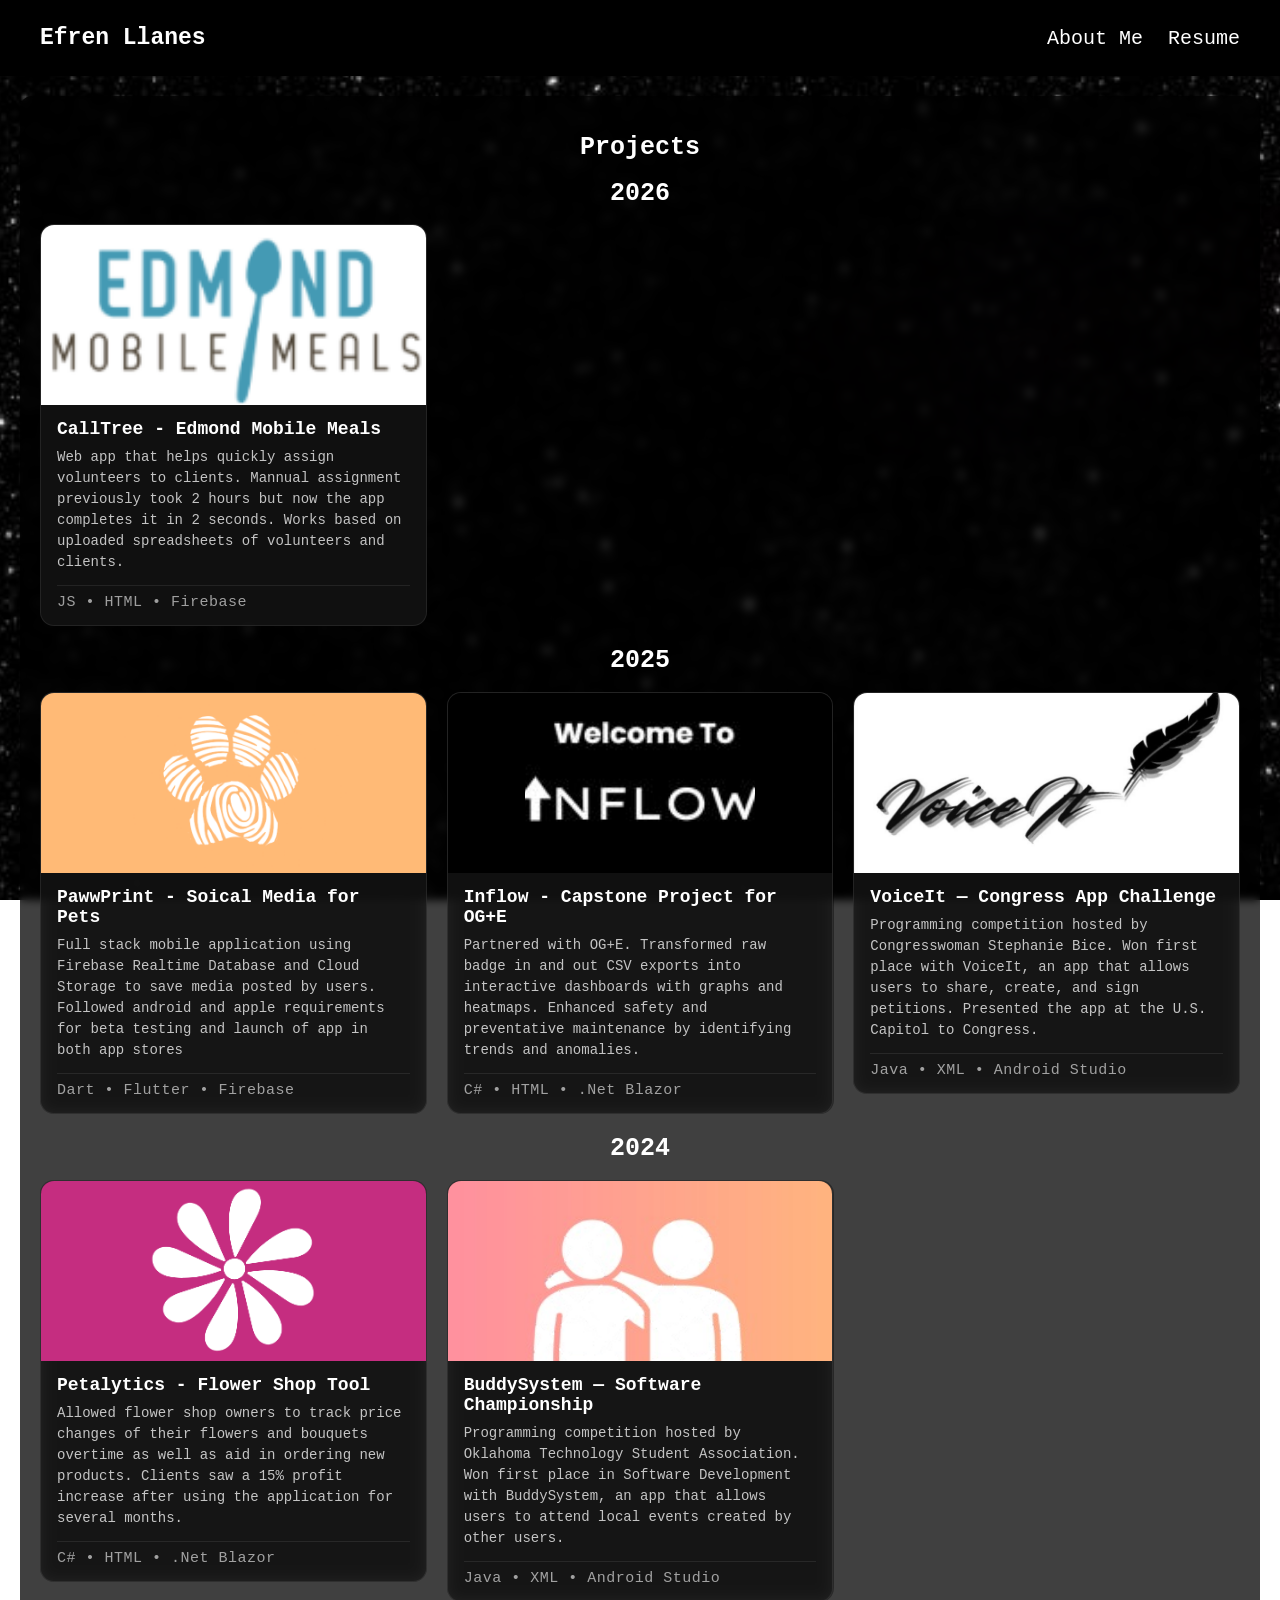
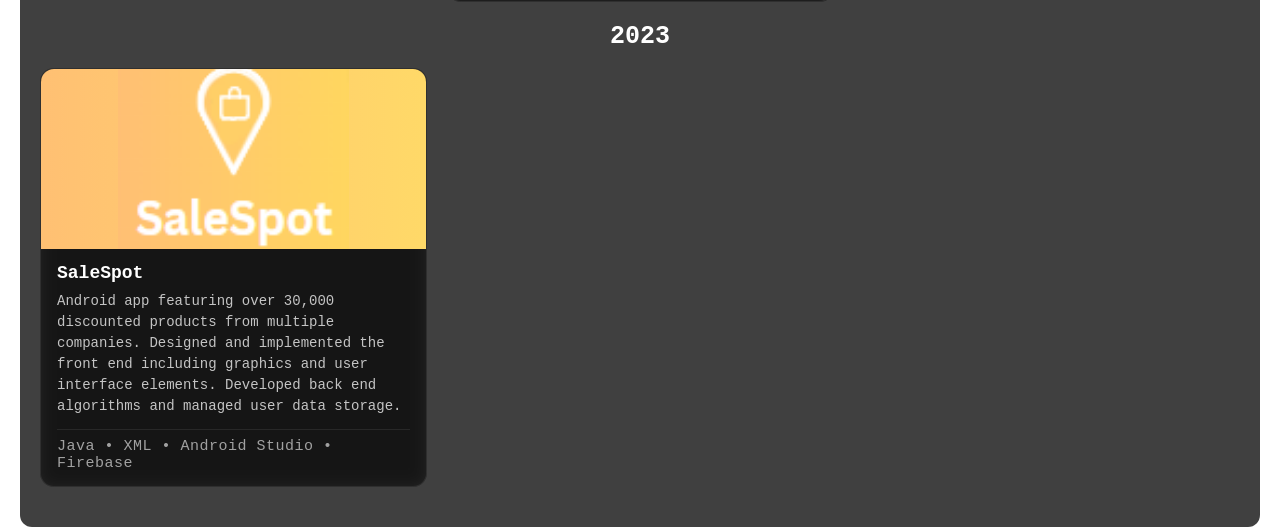
==== index.html @ af6ba5a4 "finished edmomd mobile" ====
<!DOCTYPE html>
<html lang="en">
<head>
    <meta charset="UTF-8">
    <meta name="viewport" content="width=device-width, initial-scale=1.0">
    <title>Portfolio | Projects</title>
    <link rel="stylesheet" href="index.css">
</head>
<body>
   <header>
       <h1 class="name">Efren Llanes</h1>
       <div class="right">
            <a href="aboutme.html"><h2>About Me</h2></a>
            <a href="resume.html"><h2>Resume</h2></a>
        </div>
    </header>

    <div class="mainContent">
        <h1 class="year">Projects</h1>
        <h1 class="year">2026</h1>
        <div class="grid">
            
            <a href="/projectPages/edmondMobile.html" class="project-link">
                <div class="item">
                    
                    <img src="images/projectImages/callTree/EMMlogo.png" 
                        class="project-img-shift">

                    <div class="content">
                        <h3 class="title">CallTree - Edmond Mobile Meals</h3>

                        <p class="text">
                            Web app that helps quickly assign volunteers to clients. 
                            Mannual assignment previously took 2 hours but now the app completes it in 2 seconds. 
                            Works based on uploaded spreadsheets of volunteers and clients.
                            
                        </p>

                        <div class="skills">
                            JS • HTML • Firebase
                        </div>
                    </div>
                </div>
            </a>
            
            
        </div>

        <h1 class="year">2025</h1>
        <div class="grid">

            <a href="yourPage.html" class="project-link">
                <div class="item">
                    <div class="image-container" style="background-color: #ffba76;">
                        <img src="images/projectImages/pawwprint/pawprintlogoicon.png" 
                            class="project-img">
                    </div>

                    <div class="content">
                        <h3 class="title">PawwPrint - Soical Media for Pets</h3>

                        <p class="text">
                            Full stack mobile application using Firebase Realtime Database and Cloud Storage to save media posted by users.
                            Followed android and apple requirements for beta testing and launch of app in both app stores
                            
                        </p>

                        <div class="skills">
                            Dart • Flutter • Firebase
                        </div>
                    </div>
                </div>
            </a>

            <a href="yourPage.html" class="project-link">
                <div class="item">
                    <div class="image-container" style="background-color: #000000;">
                        <img src="images/projectImages/inflow/logo.jpg" 
                            class="project-img">
                    </div>

                    <div class="content">
                        <h3 class="title">Inflow - Capstone Project for OG+E</h3>

                        <p class="text">
                            Partnered with OG+E.
                            Transformed raw badge in and out CSV exports into interactive dashboards with graphs and heatmaps.
                            Enhanced safety and preventative maintenance by identifying trends and anomalies.
                            
                        </p>

                        <div class="skills">
                            C# • HTML • .Net Blazor
                        </div>
                    </div>
                </div>
            </a>           

            <a href="/projectPages/voiceIt.html" class="project-link">
                <div class="item">
                    <img src="images/projectImages/voiceIt/voiceItLogo.jpg" 
                        class="project-img-shift">

                    <div class="content">
                        <h3 class="title">VoiceIt — Congress App Challenge</h3>

                        <p class="text">
                            Programming competition hosted by Congresswoman Stephanie Bice. 
                            Won first place with VoiceIt, an app that allows users to share, create, and sign petitions. 
                            Presented the app at the U.S. Capitol to Congress.
                        </p>

                        <div class="skills">
                            Java • XML • Android Studio
                        </div>
                    </div>
                </div>
            </a>
        </div>

        <h1 class="year">2024</h1>
        <div class="grid">

            <a href="yourPage.html" class="project-link">
                <div class="item">
                    <div class="image-container" style="background-color: #c52d80;">
                        <img src="images/projectImages/petalytics/logo.png" 
                            class="project-img">
                    </div>

                    <div class="content">
                        <h3 class="title">Petalytics - Flower Shop Tool</h3>

                        <p class="text">
                            Allowed flower shop owners to track price changes of their flowers and bouquets overtime as well as aid in ordering new products. 
                            Clients saw a 15% profit increase after using the application for several months.
                            
                        </p>

                        <div class="skills">
                            C# • HTML • .Net Blazor
                        </div>
                    </div>
                </div>
            </a> 

            <a href="yourPage.html" class="project-link">
                <div class="item">
                    <img src="images/projectImages/buddySystem/buddylogo.png" 
                        class="project-img-shift">

                    <div class="content">
                        <h3 class="title">BuddySystem — Software Championship</h3>

                        <p class="text">
                            Programming competition hosted by Oklahoma Technology Student Association. 
                            Won first place in Software Development with BuddySystem, an app that allows users to attend local events created by other users. 
                            
                        </p>

                        <div class="skills">
                            Java • XML • Android Studio
                        </div>
                    </div>
                </div>
            </a>

        </div>

        <h1 class="year">2023</h1>
        <div class="grid">

            <a href="yourPage.html" class="project-link">
                <div class="item">
                    <div class="image-container" style="background: linear-gradient(to right, #ffc073, #ffd968);">
                        <img src="images/projectImages/saleSpot/logo.png" 
                            class="project-img">
                    </div>

                    <div class="content">
                        <h3 class="title">SaleSpot</h3>

                        <p class="text">
                            Android app featuring over 30,000 discounted products from multiple companies. 
                            Designed and implemented the front end including graphics and user interface elements. 
                            Developed back end algorithms and managed user data storage. 
                            
                        </p>

                        <div class="skills">
                            Java • XML • Android Studio • Firebase
                        </div>
                    </div>
                </div>
            </a>

        </div>
    </div>
</body>
</html>
---- index.css ----
body {
    background-image: url("images/background/blackSpace1.jpg");
    background-size: cover;
    background-position: center;
    background-attachment: fixed;
    height: 100vh;
    margin: 0;
    font-family: 'Courier New', Courier, monospace;
}

header {
    background-color: black;
    color: white;
    display: flex;
    justify-content: space-between;
    align-items: center;
    padding: 25px 40px;
}

.name {
    margin: 0;
    font-size: 23px;
    font-weight: 600;
}

.right {
    display: flex;
    gap: 25px;
    
}

.right a{
    color: white;
    text-decoration: none;
}

.right h2 {
    margin: 0;
    font-size: 20px;
    font-weight: 400;
    cursor: pointer;
}

.right h2:hover {
    text-decoration: underline;
}

.mainContent{
    background: rgba(0, 0, 0, 0.75);
    backdrop-filter: blur(4px);
    padding: 20px;
    border-radius: 12px;
    margin: 20px;
}

.year{
    text-align: center;
    color: white;
    font-size: 25px;
}
.grid{
    display: grid;
    grid-template-columns: repeat(3, 1fr);
    gap: 20px;
    margin-bottom: 20px;
}
.project-link {
    text-decoration: none;
    color: inherit;
    display: block;
}

.item {
    background: rgba(25, 25, 25, 0.65);
    border: 1px solid rgba(255, 255, 255, 0.08);
    border-radius: 14px;
    overflow: hidden;
    text-align: left;
    transition: transform 0.25s ease, box-shadow 0.25s ease;
    backdrop-filter: blur(8px);
}

.item:hover {
    transform: translateY(-6px);
    box-shadow: 0 12px 30px rgba(0, 0, 0, 0.35);
}

.project-img {
    width: 60%;
    height: 180px;

    object-fit: cover;
    display: block;

    margin: 0 auto;
}

.image-container {
    display: flex;
    justify-content: center;
    align-items: center;
}
.project-img-shift {
    width: 100%;
    height: 180px;
    object-fit: cover;
    display: block;
    object-position: center 35%;
}

.content {
    padding: 14px 16px;
}

.title {
    font-size: 18px;
    font-weight: 600;
    margin: 0 0 8px 0;
    color: #ffffff;
}

.text {
    font-size: 14px;
    line-height: 1.5;
    margin: 0 0 12px 0;
    color: rgba(255, 255, 255, 0.75);
}

.skills {
    font-size: 15px;
    letter-spacing: 0.5px;
    color: rgba(255, 255, 255, 0.6);
    padding-top: 8px;
    border-top: 1px solid rgba(255, 255, 255, 0.08);
}

@media (max-width: 768px) {

    header {
        flex-direction: column;
        gap: 15px;
    }

    .grid{
        display: grid;
        grid-template-columns: repeat(1, 1fr);
        gap: 20px;
        margin-bottom: 20px;
    }

    .project-img {
        width: 70%;
        height: 180px;

        object-fit: cover;
        display: block;

        margin: 0 auto;
    }


    .project-img-shift {
        width: 110%;
        height: 180px;
        object-fit: cover;
        display: block;
        object-position: center 35%;
    }
}
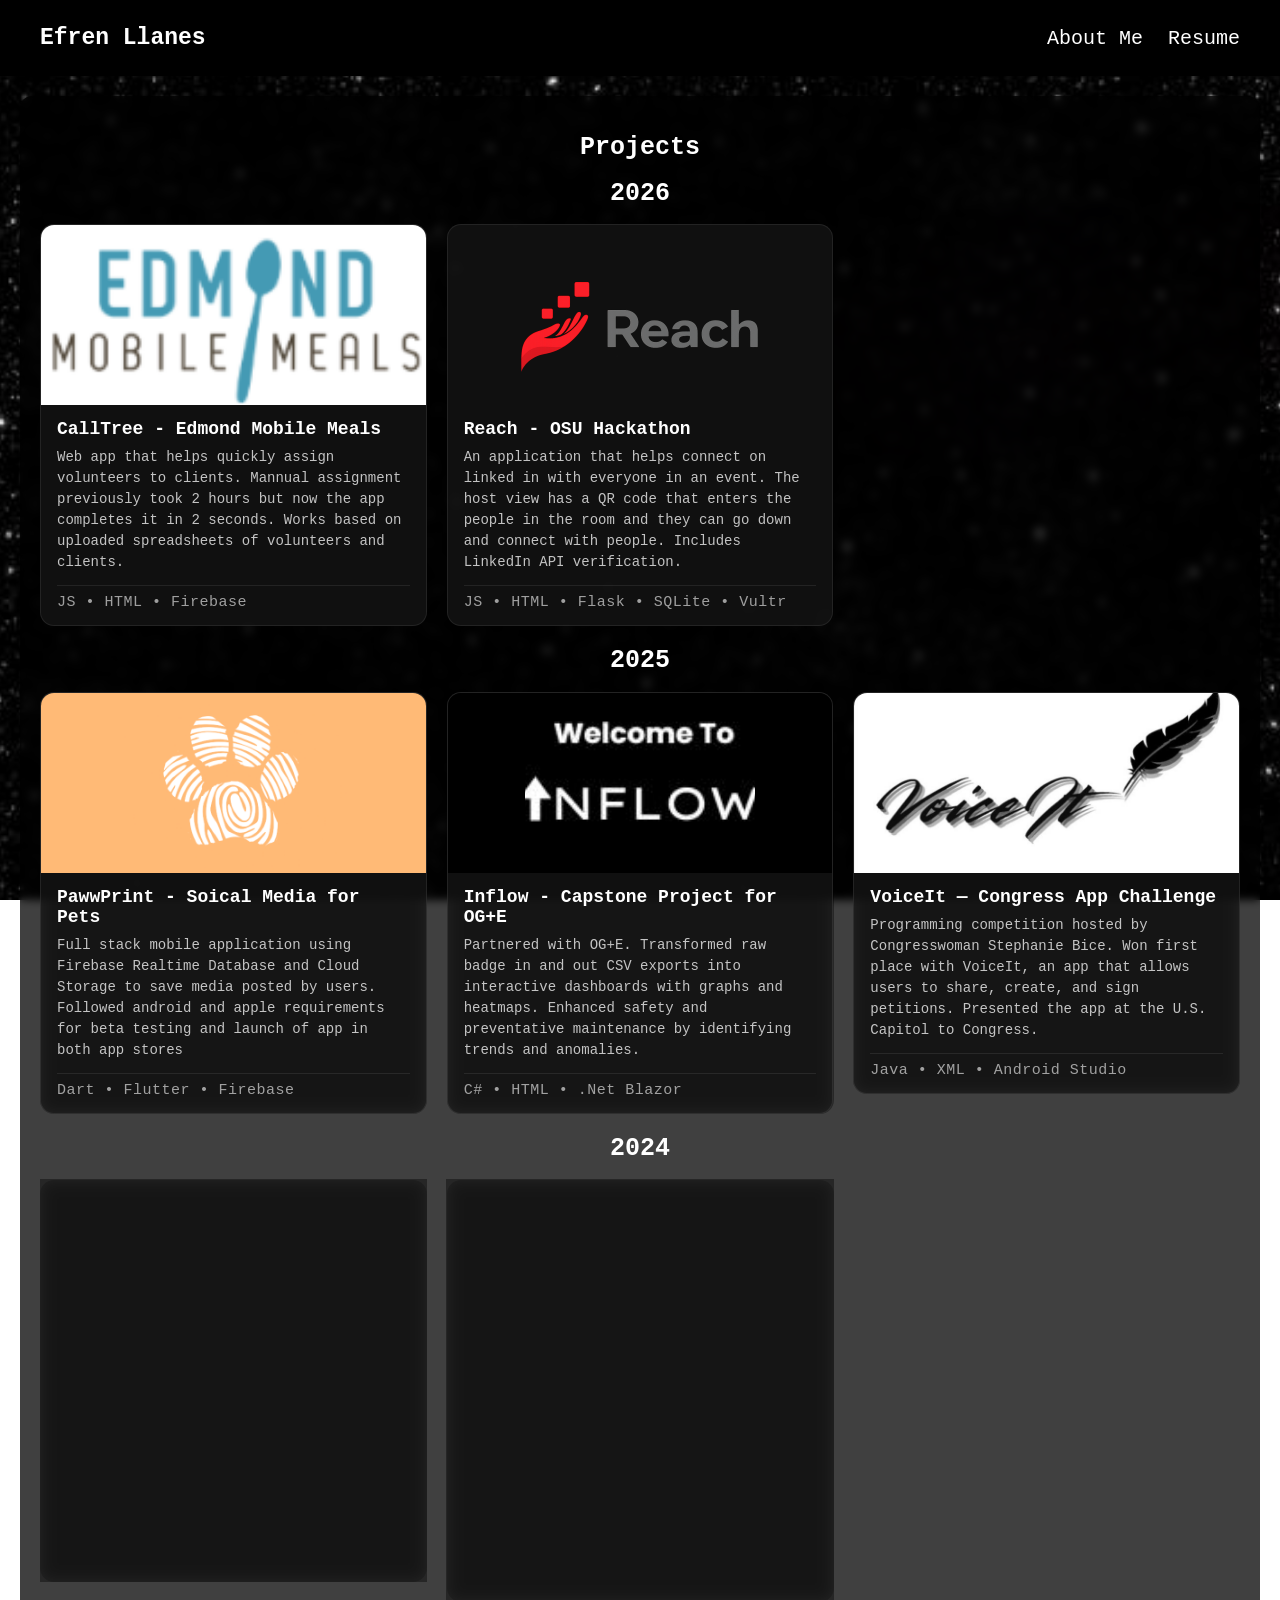
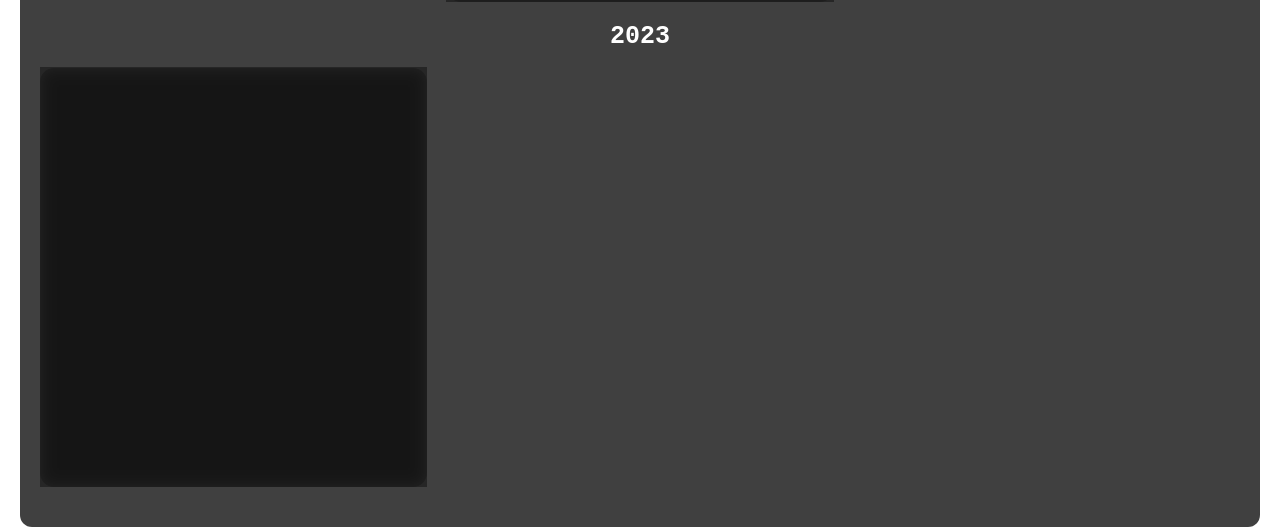
==== commit 5f8525f9: "finished version 1" ====
--- a/index.html
+++ b/index.html
@@ -20,7 +20,7 @@
         <h1 class="year">2026</h1>
         <div class="grid">
             
-            <a href="/projectPages/edmondMobile.html" class="project-link">
+            <a href="edmondMobile.html" class="project-link">
                 <div class="item">
                     
                     <img src="images/projectImages/callTree/EMMlogo.png" 
@@ -43,13 +43,35 @@
                 </div>
             </a>
             
+            <a href="reach.html" class="project-link">
+                <div class="item">
+                    
+                    <img src="images/projectImages/reach/reachLogo.png" 
+                        class="project-img-shift">
+
+                    <div class="content">
+                        <h3 class="title">Reach - OSU Hackathon</h3>
+
+                        <p class="text">
+                            An application that helps connect on linked in with everyone in an event. 
+                            The host view has a QR code that enters the people in the room and they can go down and connect with people. 
+                            Includes LinkedIn API verification.
+                            
+                        </p>
+
+                        <div class="skills">
+                            JS • HTML • Flask • SQLite • Vultr 
+                        </div>
+                    </div>
+                </div>
+            </a>
             
         </div>
 
         <h1 class="year">2025</h1>
         <div class="grid">
 
-            <a href="yourPage.html" class="project-link">
+            <a href="pawwprint.html" class="project-link">
                 <div class="item">
                     <div class="image-container" style="background-color: #ffba76;">
                         <img src="images/projectImages/pawwprint/pawprintlogoicon.png" 
@@ -72,7 +94,7 @@
                 </div>
             </a>
 
-            <a href="yourPage.html" class="project-link">
+            <a href="inflow.html" class="project-link">
                 <div class="item">
                     <div class="image-container" style="background-color: #000000;">
                         <img src="images/projectImages/inflow/logo.jpg" 
@@ -96,7 +118,7 @@
                 </div>
             </a>           
 
-            <a href="/projectPages/voiceIt.html" class="project-link">
+            <a href="voiceIt.html" class="project-link">
                 <div class="item">
                     <img src="images/projectImages/voiceIt/voiceItLogo.jpg" 
                         class="project-img-shift">
@@ -121,7 +143,7 @@
         <h1 class="year">2024</h1>
         <div class="grid">
 
-            <a href="yourPage.html" class="project-link">
+            <a href="petal.html" class="project-link">
                 <div class="item">
                     <div class="image-container" style="background-color: #c52d80;">
                         <img src="images/projectImages/petalytics/logo.png" 
@@ -144,7 +166,7 @@
                 </div>
             </a> 
 
-            <a href="yourPage.html" class="project-link">
+            <a href="buddy.html" class="project-link">
                 <div class="item">
                     <img src="images/projectImages/buddySystem/buddylogo.png" 
                         class="project-img-shift">
@@ -170,7 +192,7 @@
         <h1 class="year">2023</h1>
         <div class="grid">
 
-            <a href="yourPage.html" class="project-link">
+            <a href="salespot.html" class="project-link">
                 <div class="item">
                     <div class="image-container" style="background: linear-gradient(to right, #ffc073, #ffd968);">
                         <img src="images/projectImages/saleSpot/logo.png" 
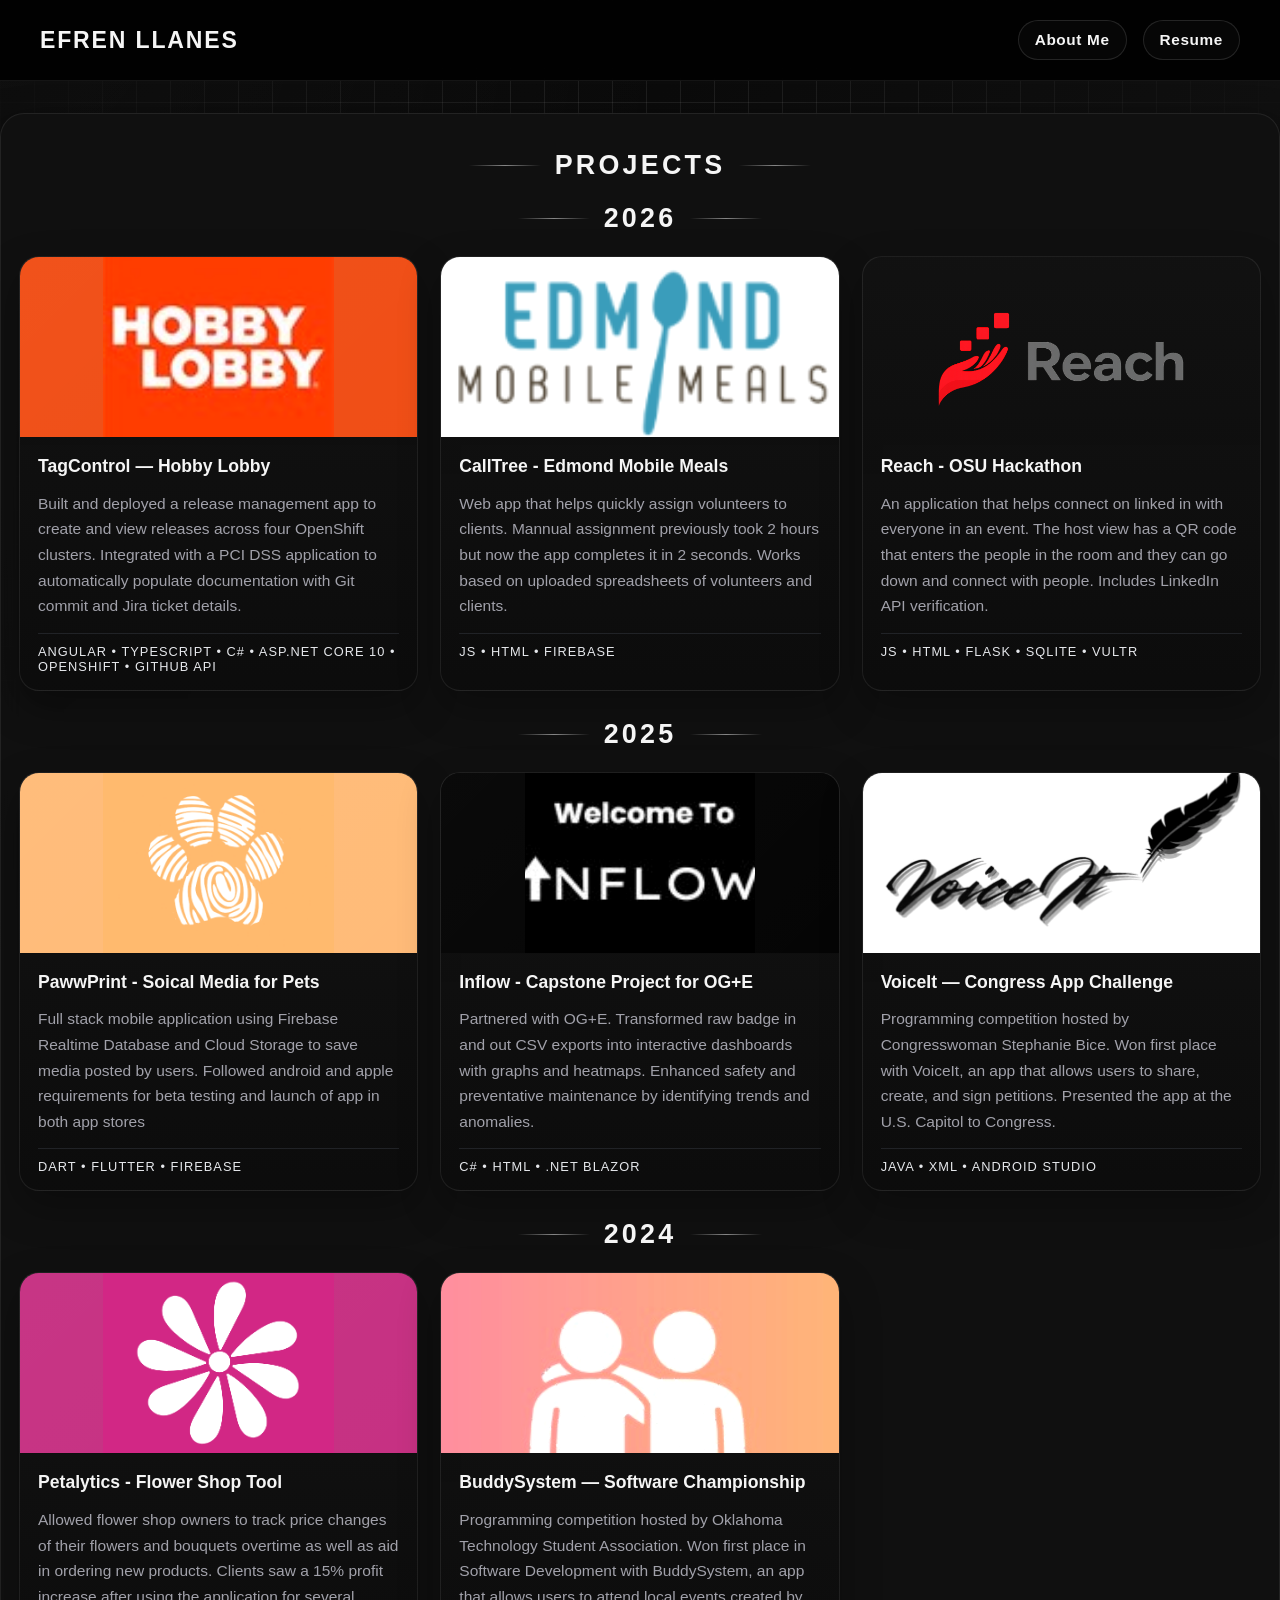
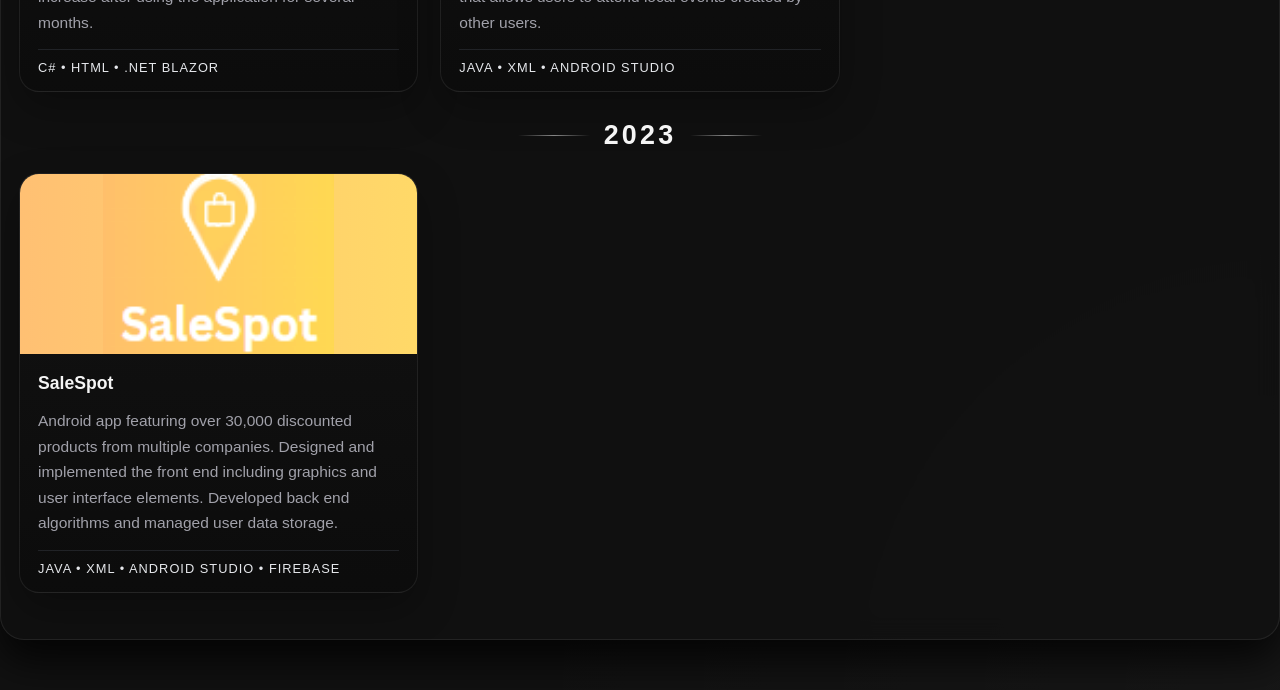
==== commit 70bc215c: "hobby lobby card" ====
--- a/index.html
+++ b/index.html
@@ -19,6 +19,29 @@
         <h1 class="year">Projects</h1>
         <h1 class="year">2026</h1>
         <div class="grid">
+
+            <a href="tagcontrol.html" class="project-link">
+                <div class="item">
+                    <div class="image-container" style="background-color: #f04b12;">
+                        <img src="images/aboutme/hobbyLobby.png"
+                            class="project-img"
+                            alt="Hobby Lobby logo">
+                    </div>
+
+                    <div class="content">
+                        <h3 class="title">TagControl — Hobby Lobby</h3>
+
+                        <p class="text">
+                            Built and deployed a release management app to create and view releases across four OpenShift clusters.
+                            Integrated with a PCI DSS application to automatically populate documentation with Git commit and Jira ticket details.
+                        </p>
+
+                        <div class="skills">
+                            Angular • TypeScript • C# • ASP.NET Core 10 • OpenShift • GitHub API
+                        </div>
+                    </div>
+                </div>
+            </a>
             
             <a href="edmondMobile.html" class="project-link">
                 <div class="item">
--- a/index.css
+++ b/index.css
@@ -1,169 +1,261 @@
+:root {
+    --bg: #050505;
+    --bg-strong: #111111;
+    --panel: rgba(17, 17, 17, 0.9);
+    --panel-border: rgba(255, 255, 255, 0.08);
+    --text: #f5f5f5;
+    --muted: #a1a1aa;
+    --accent: #ffffff;
+    --accent-2: #e5e7eb;
+    --accent-3: #d4d4d8;
+    --shadow: rgba(0, 0, 0, 0.78);
+}
+
+* {
+    box-sizing: border-box;
+}
+
+html {
+    scroll-behavior: smooth;
+}
+
 body {
-    background-image: url("images/background/blackSpace1.jpg");
-    background-size: cover;
-    background-position: center;
-    background-attachment: fixed;
-    height: 100vh;
     margin: 0;
-    font-family: 'Courier New', Courier, monospace;
+    min-height: 100vh;
+    font-family: "Segoe UI", Tahoma, Geneva, Verdana, sans-serif;
+    background:
+        radial-gradient(circle at top left, rgba(255, 255, 255, 0.04), transparent 26%),
+        radial-gradient(circle at bottom right, rgba(255, 255, 255, 0.025), transparent 30%),
+        linear-gradient(135deg, var(--bg) 0%, #111111 42%, var(--bg-strong) 100%);
+    color: var(--text);
+}
+
+body::before {
+    content: "";
+    position: fixed;
+    inset: 0;
+    background-image: linear-gradient(rgba(255, 255, 255, 0.08) 1px, transparent 1px),
+        linear-gradient(90deg, rgba(255, 255, 255, 0.08) 1px, transparent 1px);
+    background-size: 34px 34px;
+    mask-image: radial-gradient(circle at center, black 45%, transparent 100%);
+    pointer-events: none;
 }
 
 header {
-    background-color: black;
-    color: white;
+    position: sticky;
+    top: 0;
+    z-index: 10;
     display: flex;
     justify-content: space-between;
     align-items: center;
-    padding: 25px 40px;
+    padding: 20px 40px;
+    background: rgba(0, 0, 0, 0.9);
+    border-bottom: 1px solid rgba(255, 255, 255, 0.08);
+    backdrop-filter: blur(18px);
+    -webkit-backdrop-filter: blur(18px);
 }
 
 .name {
     margin: 0;
-    font-size: 23px;
-    font-weight: 600;
+    font-size: clamp(1.2rem, 1.8vw, 1.8rem);
+    font-weight: 700;
+    letter-spacing: 0.08em;
+    text-transform: uppercase;
 }
 
 .right {
     display: flex;
-    gap: 25px;
-    
-}
-
-.right a{
-    color: white;
+    align-items: center;
+    gap: 16px;
+    flex-wrap: wrap;
+}
+
+.right a {
+    color: var(--text);
     text-decoration: none;
+    transition: transform 0.2s ease, opacity 0.2s ease;
 }
 
 .right h2 {
     margin: 0;
-    font-size: 20px;
-    font-weight: 400;
+    padding: 10px 16px;
+    border: 1px solid rgba(255, 255, 255, 0.12);
+    border-radius: 999px;
+    background: rgba(255, 255, 255, 0.02);
+    font-size: 0.96rem;
+    font-weight: 600;
+    letter-spacing: 0.04em;
     cursor: pointer;
+    transition: all 0.25s ease;
+}
+
+.right a:hover {
+    transform: translateY(-1px);
 }
 
 .right h2:hover {
-    text-decoration: underline;
-}
-
-.mainContent{
-    background: rgba(0, 0, 0, 0.75);
-    backdrop-filter: blur(4px);
-    padding: 20px;
-    border-radius: 12px;
-    margin: 20px;
-}
-
-.year{
-    text-align: center;
-    color: white;
-    font-size: 25px;
-}
-.grid{
+    background: linear-gradient(135deg, rgba(255, 255, 255, 0.08), rgba(255, 255, 255, 0.02));
+    border-color: rgba(255, 255, 255, 0.22);
+    box-shadow: 0 0 18px rgba(255, 255, 255, 0.06);
+}
+
+.mainContent {
+    max-width: 1320px;
+    margin: 32px auto 50px;
+    padding: 24px 18px 18px;
+    background: var(--panel);
+    border: 1px solid var(--panel-border);
+    border-radius: 24px;
+    backdrop-filter: blur(12px);
+    box-shadow: 0 20px 40px var(--shadow);
+}
+
+.year {
+    display: flex;
+    align-items: center;
+    justify-content: center;
+    gap: 14px;
+    margin: 12px 0 22px;
+    color: var(--text);
+    font-size: clamp(1.4rem, 2.1vw, 2.2rem);
+    letter-spacing: 0.12em;
+    text-transform: uppercase;
+    font-weight: 700;
+}
+
+.year::before,
+.year::after {
+    content: "";
+    display: block;
+    width: 72px;
+    height: 1px;
+    background: linear-gradient(90deg, transparent, rgba(255, 255, 255, 0.5), transparent);
+}
+
+.grid {
     display: grid;
-    grid-template-columns: repeat(3, 1fr);
-    gap: 20px;
-    margin-bottom: 20px;
-}
+    grid-template-columns: repeat(3, minmax(0, 1fr));
+    gap: 22px;
+    margin-bottom: 28px;
+}
+
 .project-link {
     text-decoration: none;
     color: inherit;
     display: block;
+    height: 100%;
 }
 
 .item {
-    background: rgba(25, 25, 25, 0.65);
+    height: 100%;
+    background: linear-gradient(180deg, rgba(18, 18, 18, 0.96), rgba(12, 12, 12, 0.9));
     border: 1px solid rgba(255, 255, 255, 0.08);
-    border-radius: 14px;
+    border-radius: 20px;
     overflow: hidden;
     text-align: left;
-    transition: transform 0.25s ease, box-shadow 0.25s ease;
-    backdrop-filter: blur(8px);
+    transition: transform 0.28s ease, box-shadow 0.28s ease, border-color 0.28s ease;
+    box-shadow: 0 16px 40px rgba(0, 0, 0, 0.3);
 }
 
 .item:hover {
-    transform: translateY(-6px);
-    box-shadow: 0 12px 30px rgba(0, 0, 0, 0.35);
+    transform: translateY(-8px);
+    border-color: rgba(255, 255, 255, 0.16);
+    box-shadow: 0 20px 48px rgba(255, 255, 255, 0.06), 0 18px 30px rgba(255, 255, 255, 0.04);
 }
 
 .project-img {
-    width: 60%;
+    width: 58%;
     height: 180px;
-
     object-fit: cover;
     display: block;
-
     margin: 0 auto;
+    filter: saturate(1.1) contrast(1.02);
 }
 
 .image-container {
     display: flex;
     justify-content: center;
     align-items: center;
-}
+    min-height: 180px;
+    background: linear-gradient(135deg, rgba(255, 255, 255, 0.04), rgba(255, 255, 255, 0.02));
+}
+
 .project-img-shift {
     width: 100%;
     height: 180px;
     object-fit: cover;
     display: block;
     object-position: center 35%;
+    filter: saturate(1.1) contrast(1.04);
 }
 
 .content {
-    padding: 14px 16px;
+    padding: 18px 18px 16px;
 }
 
 .title {
-    font-size: 18px;
-    font-weight: 600;
-    margin: 0 0 8px 0;
-    color: #ffffff;
+    font-size: 1.1rem;
+    font-weight: 700;
+    margin: 0 0 12px 0;
+    color: var(--text);
+    line-height: 1.35;
 }
 
 .text {
-    font-size: 14px;
-    line-height: 1.5;
-    margin: 0 0 12px 0;
-    color: rgba(255, 255, 255, 0.75);
+    font-size: 0.97rem;
+    line-height: 1.65;
+    margin: 0 0 14px 0;
+    color: var(--muted);
 }
 
 .skills {
-    font-size: 15px;
-    letter-spacing: 0.5px;
-    color: rgba(255, 255, 255, 0.6);
-    padding-top: 8px;
-    border-top: 1px solid rgba(255, 255, 255, 0.08);
+    font-size: 0.8rem;
+    letter-spacing: 0.08em;
+    text-transform: uppercase;
+    color: #e5e7eb;
+    padding-top: 10px;
+    border-top: 1px solid rgba(148, 163, 184, 0.15);
+}
+
+@media (max-width: 960px) {
+    .grid {
+        grid-template-columns: repeat(2, minmax(0, 1fr));
+    }
 }
 
 @media (max-width: 768px) {
-
     header {
         flex-direction: column;
         gap: 15px;
-    }
-
-    .grid{
-        display: grid;
-        grid-template-columns: repeat(1, 1fr);
-        gap: 20px;
-        margin-bottom: 20px;
+        padding: 18px 20px;
+    }
+
+    .right {
+        justify-content: center;
+    }
+
+    .mainContent {
+        margin: 20px 16px 34px;
+        padding: 16px 12px 12px;
+    }
+
+    .grid {
+        grid-template-columns: 1fr;
+        gap: 18px;
+    }
+
+    .year::before,
+    .year::after {
+        width: 38px;
     }
 
     .project-img {
-        width: 70%;
+        width: 72%;
         height: 180px;
-
-        object-fit: cover;
-        display: block;
-
-        margin: 0 auto;
-    }
-
+    }
 
     .project-img-shift {
         width: 110%;
         height: 180px;
-        object-fit: cover;
-        display: block;
-        object-position: center 35%;
     }
 }
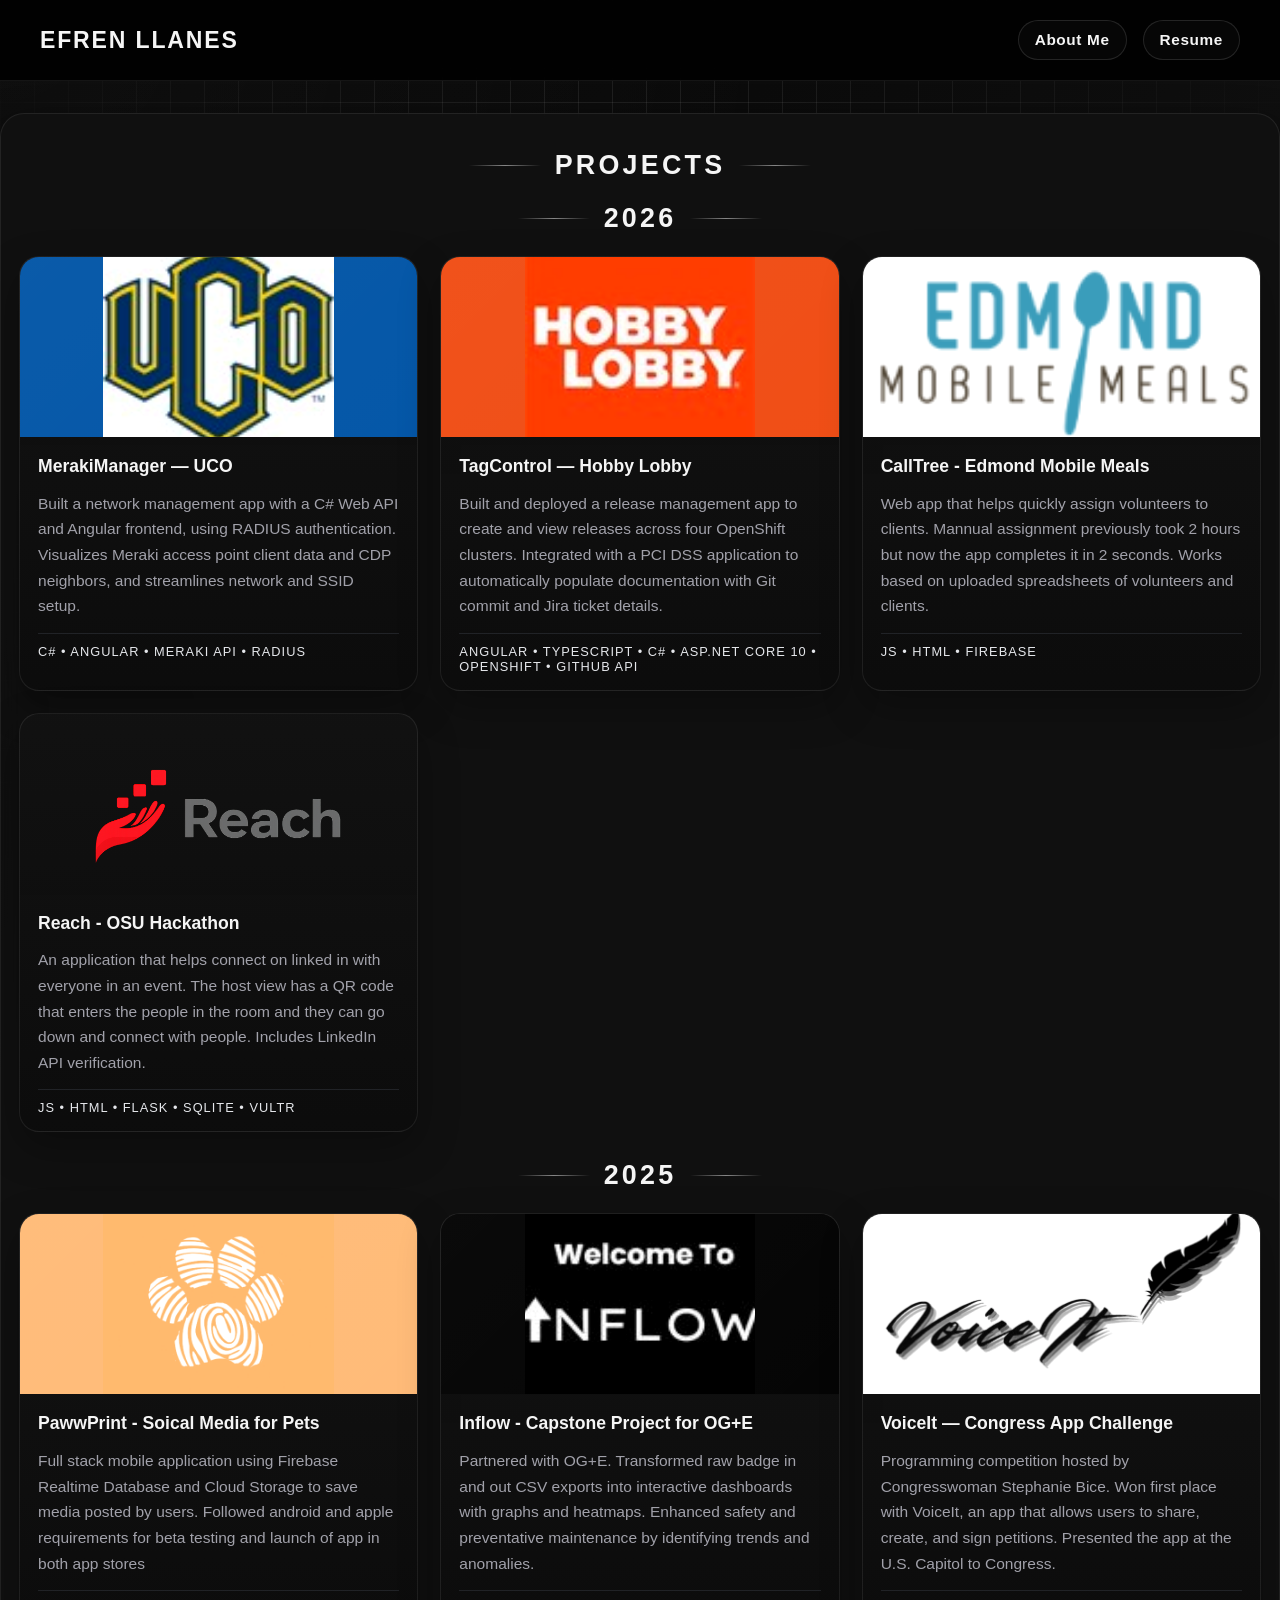
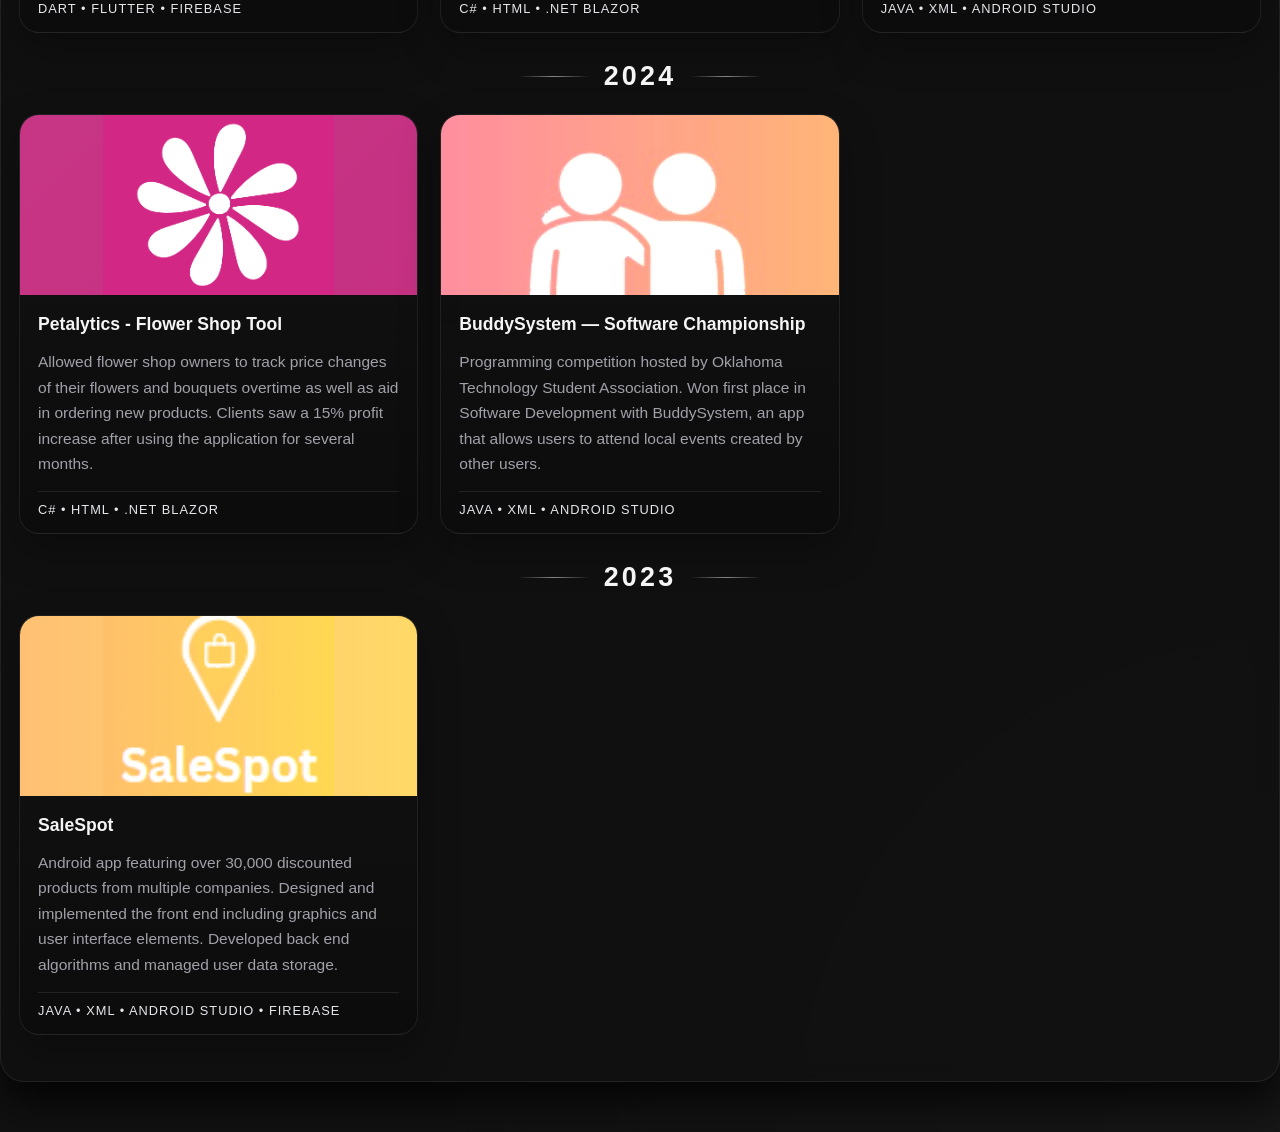
==== commit 6f8e4973: "Meraki Manager Card" ====
--- a/index.html
+++ b/index.html
@@ -20,6 +20,29 @@
         <h1 class="year">2026</h1>
         <div class="grid">
 
+            <a href="merakimanager.html" class="project-link">
+                <div class="item">
+                    <div class="image-container" style="background-color: #0054a6;">
+                        <img src="images/aboutme/ucologo.png"
+                            class="project-img"
+                            alt="University of Central Oklahoma logo">
+                    </div>
+
+                    <div class="content">
+                        <h3 class="title">MerakiManager — UCO</h3>
+
+                        <p class="text">
+                            Built a network management app with a C# Web API and Angular frontend, using RADIUS authentication.
+                            Visualizes Meraki access point client data and CDP neighbors, and streamlines network and SSID setup.
+                        </p>
+
+                        <div class="skills">
+                            C# • Angular • Meraki API • RADIUS
+                        </div>
+                    </div>
+                </div>
+            </a>
+
             <a href="tagcontrol.html" class="project-link">
                 <div class="item">
                     <div class="image-container" style="background-color: #f04b12;">
